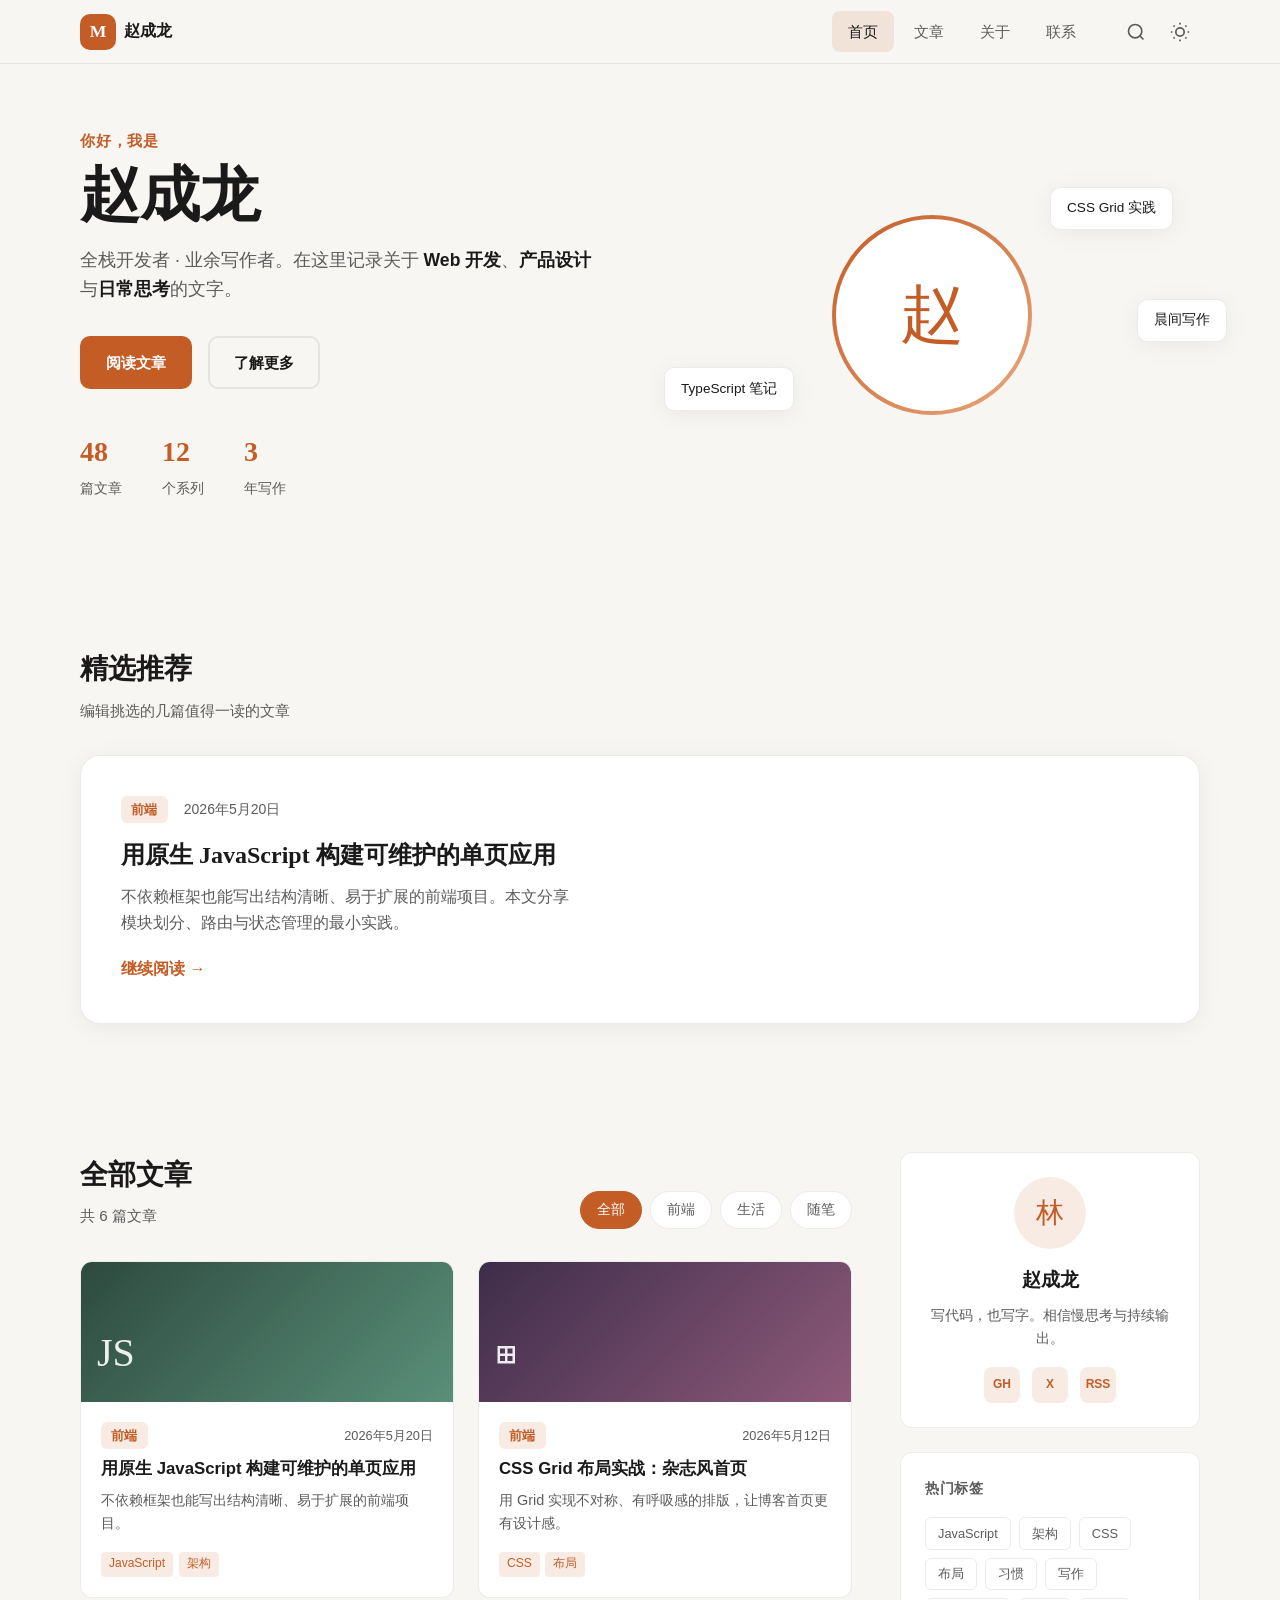
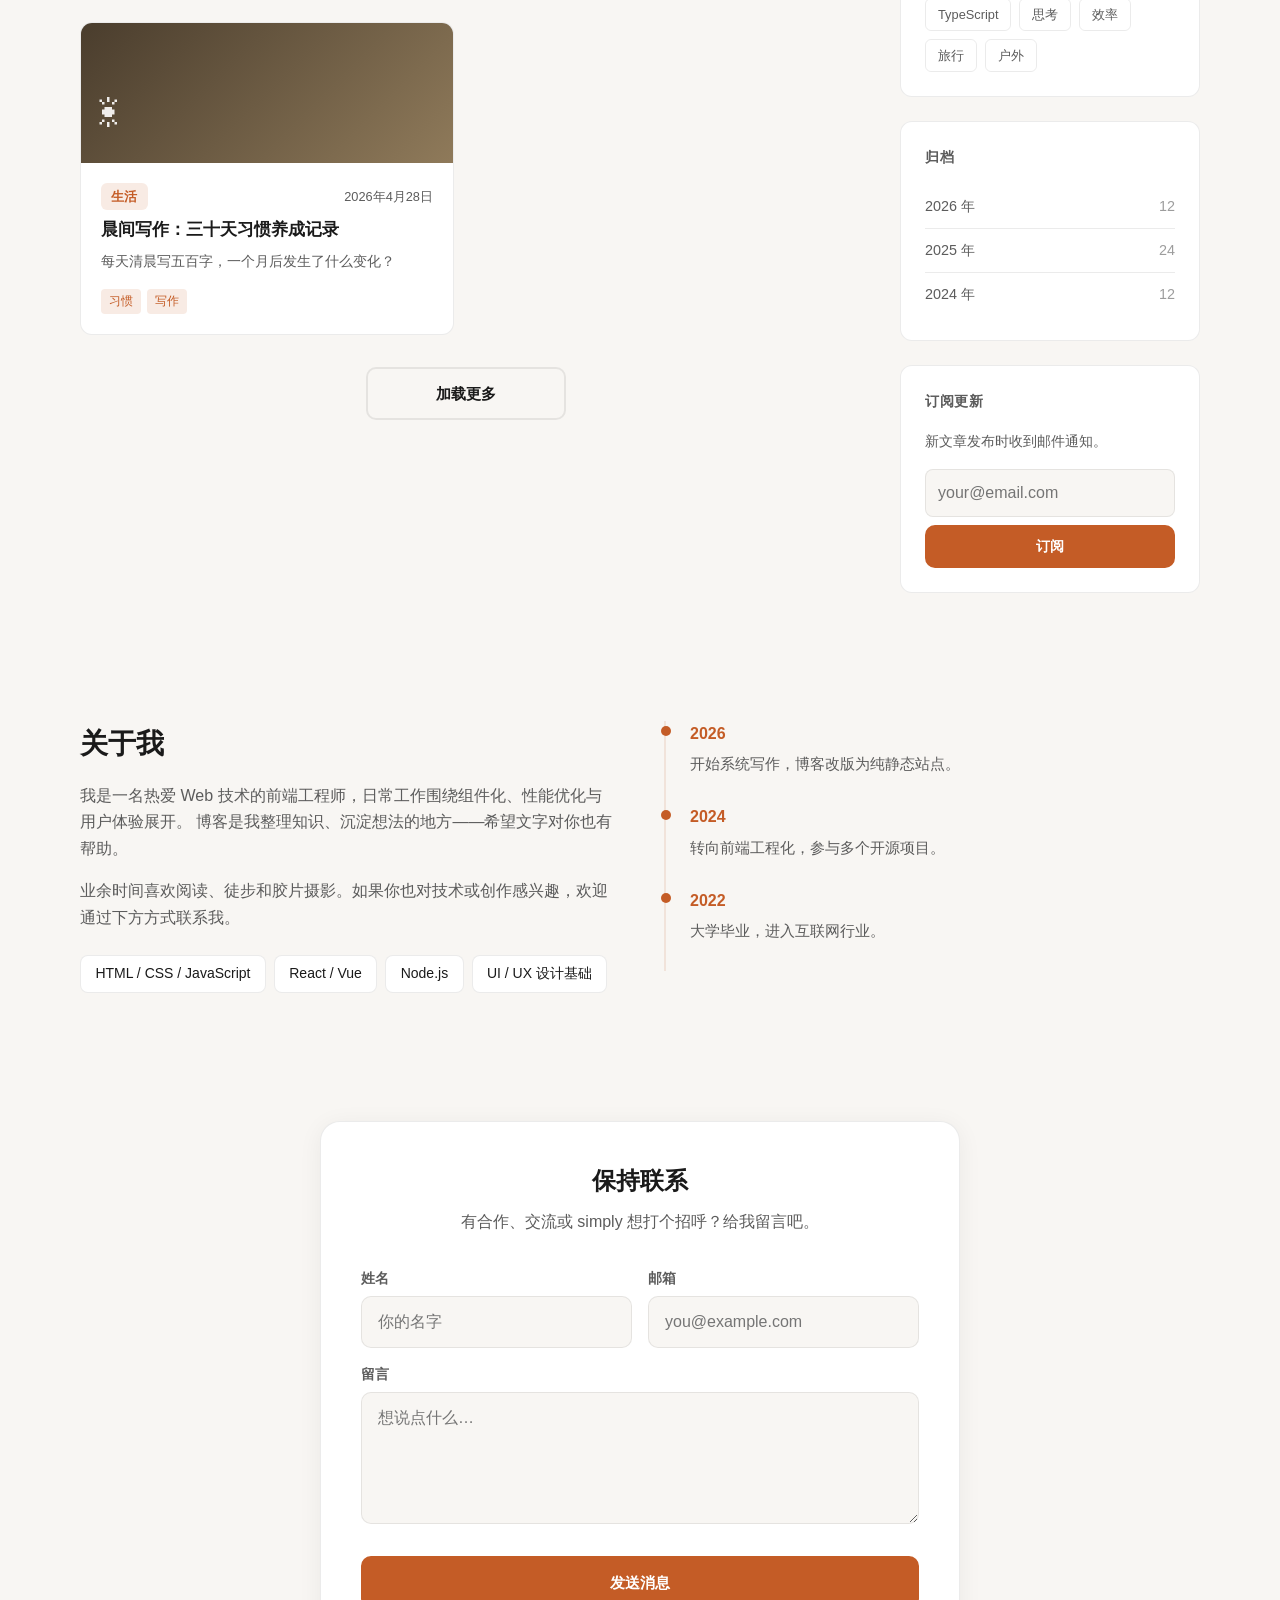
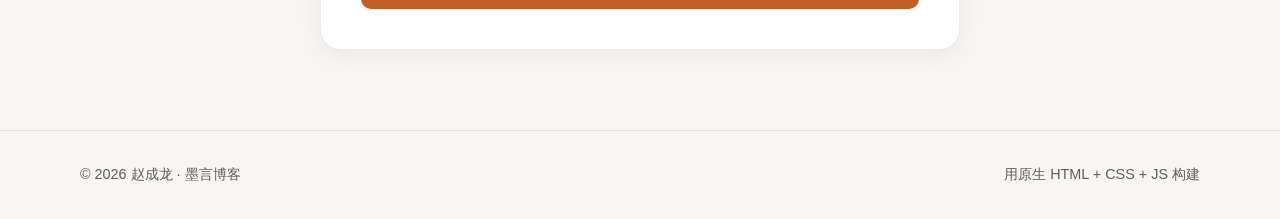
==== index.html @ 7d1b0c94 "Initial commit: personal blog" ====
<!DOCTYPE html>
<html lang="zh-CN">
<head>
  <meta charset="UTF-8" />
  <meta name="viewport" content="width=device-width, initial-scale=1.0" />
  <meta name="description" content="个人博客 — 记录思考、技术与生活" />
  <title>赵成龙 · 个人博客</title>
  <link rel="stylesheet" href="css/style.css" />
</head>
<body>
  <header class="site-header" id="top">
    <div class="container header-inner">
      <a href="#top" class="logo" aria-label="返回首页">
        <span class="logo-mark">M</span>
        <span class="logo-text">赵成龙</span>
      </a>
      <button class="nav-toggle" id="navToggle" aria-label="打开菜单" aria-expanded="false">
        <span></span><span></span><span></span>
      </button>
      <nav class="site-nav" id="siteNav">
        <a href="#home" class="nav-link active">首页</a>
        <a href="#posts" class="nav-link">文章</a>
        <a href="#about" class="nav-link">关于</a>
        <a href="#contact" class="nav-link">联系</a>
      </nav>
      <div class="header-actions">
        <button class="icon-btn" id="searchBtn" aria-label="搜索文章">
          <svg width="20" height="20" viewBox="0 0 24 24" fill="none" stroke="currentColor" stroke-width="2"><circle cx="11" cy="11" r="8"/><path d="m21 21-4.3-4.3"/></svg>
        </button>
        <button class="icon-btn" id="themeToggle" aria-label="切换主题">
          <svg class="icon-sun" width="20" height="20" viewBox="0 0 24 24" fill="none" stroke="currentColor" stroke-width="2"><circle cx="12" cy="12" r="5"/><path d="M12 1v2M12 21v2M4.22 4.22l1.42 1.42M18.36 18.36l1.42 1.42M1 12h2M21 12h2M4.22 19.78l1.42-1.42M18.36 5.64l1.42-1.42"/></svg>
          <svg class="icon-moon" width="20" height="20" viewBox="0 0 24 24" fill="none" stroke="currentColor" stroke-width="2"><path d="M21 12.79A9 9 0 1 1 11.21 3 7 7 0 0 0 21 12.79z"/></svg>
        </button>
      </div>
    </div>
  </header>

  <div class="search-overlay" id="searchOverlay" hidden>
    <div class="search-panel">
      <input type="search" id="searchInput" placeholder="搜索标题、标签或摘要…" autocomplete="off" />
      <button class="search-close" id="searchClose" aria-label="关闭搜索">×</button>
    </div>
  </div>

  <main>
    <section class="hero" id="home">
      <div class="container hero-grid">
        <div class="hero-content">
          <p class="hero-greeting">你好，我是</p>
          <h1 class="hero-title">赵成龙</h1>
          <p class="hero-desc">
            全栈开发者 · 业余写作者。在这里记录关于
            <strong>Web 开发</strong>、<strong>产品设计</strong>与<strong>日常思考</strong>的文字。
          </p>
          <div class="hero-actions">
            <a href="#posts" class="btn btn-primary">阅读文章</a>
            <a href="#about" class="btn btn-ghost">了解更多</a>
          </div>
          <div class="hero-stats">
            <div><span class="stat-num" data-count="48">0</span><span class="stat-label">篇文章</span></div>
            <div><span class="stat-num" data-count="12">0</span><span class="stat-label">个系列</span></div>
            <div><span class="stat-num" data-count="3">0</span><span class="stat-label">年写作</span></div>
          </div>
        </div>
        <div class="hero-visual" aria-hidden="true">
          <div class="avatar-ring">
            <div class="avatar">赵</div>
          </div>
          <div class="floating-card card-1">CSS Grid 实践</div>
          <div class="floating-card card-2">TypeScript 笔记</div>
          <div class="floating-card card-3">晨间写作</div>
        </div>
      </div>
    </section>

    <section class="section featured" id="featured">
      <div class="container">
        <div class="section-head">
          <h2>精选推荐</h2>
          <p>编辑挑选的几篇值得一读的文章</p>
        </div>
        <article class="featured-card" id="featuredCard">
          <div class="featured-meta">
            <span class="tag">前端</span>
            <time datetime="2026-05-20">2026年5月20日</time>
          </div>
          <h3>用原生 JavaScript 构建可维护的单页应用</h3>
          <p>不依赖框架也能写出结构清晰、易于扩展的前端项目。本文分享模块划分、路由与状态管理的最小实践。</p>
          <a href="#" class="read-link" data-post="1">继续阅读 →</a>
        </article>
      </div>
    </section>

    <section class="section posts-section" id="posts">
      <div class="container posts-layout">
        <div class="posts-main">
          <div class="section-head row">
            <div>
              <h2>全部文章</h2>
              <p id="postCount">共 6 篇文章</p>
            </div>
            <div class="filter-tabs" role="tablist">
              <button class="filter-tab active" data-filter="all" role="tab">全部</button>
              <button class="filter-tab" data-filter="前端" role="tab">前端</button>
              <button class="filter-tab" data-filter="生活" role="tab">生活</button>
              <button class="filter-tab" data-filter="随笔" role="tab">随笔</button>
            </div>
          </div>
          <div class="posts-grid" id="postsGrid"></div>
          <button class="btn btn-ghost load-more" id="loadMore">加载更多</button>
        </div>

        <aside class="sidebar">
          <div class="widget profile-widget">
            <div class="widget-avatar">林</div>
            <h3>赵成龙</h3>
            <p>写代码，也写字。相信慢思考与持续输出。</p>
            <div class="social-links">
              <a href="#" aria-label="GitHub">GH</a>
              <a href="#" aria-label="Twitter">X</a>
              <a href="#" aria-label="RSS">RSS</a>
            </div>
          </div>
          <div class="widget">
            <h4>热门标签</h4>
            <div class="tag-cloud" id="tagCloud"></div>
          </div>
          <div class="widget">
            <h4>归档</h4>
            <ul class="archive-list">
              <li><a href="#">2026 年 <span>12</span></a></li>
              <li><a href="#">2025 年 <span>24</span></a></li>
              <li><a href="#">2024 年 <span>12</span></a></li>
            </ul>
          </div>
          <div class="widget newsletter">
            <h4>订阅更新</h4>
            <p>新文章发布时收到邮件通知。</p>
            <form id="subscribeForm">
              <input type="email" placeholder="your@email.com" required />
              <button type="submit" class="btn btn-primary btn-sm">订阅</button>
            </form>
          </div>
        </aside>
      </div>
    </section>

    <section class="section about-section" id="about">
      <div class="container about-grid">
        <div class="about-text">
          <h2>关于我</h2>
          <p>
            我是一名热爱 Web 技术的前端工程师，日常工作围绕组件化、性能优化与用户体验展开。
            博客是我整理知识、沉淀想法的地方——希望文字对你也有帮助。
          </p>
          <p>
            业余时间喜欢阅读、徒步和胶片摄影。如果你也对技术或创作感兴趣，欢迎通过下方方式联系我。
          </p>
          <ul class="skill-list">
            <li>HTML / CSS / JavaScript</li>
            <li>React / Vue</li>
            <li>Node.js</li>
            <li>UI / UX 设计基础</li>
          </ul>
        </div>
        <div class="about-timeline">
          <div class="timeline-item">
            <span class="year">2026</span>
            <p>开始系统写作，博客改版为纯静态站点。</p>
          </div>
          <div class="timeline-item">
            <span class="year">2024</span>
            <p>转向前端工程化，参与多个开源项目。</p>
          </div>
          <div class="timeline-item">
            <span class="year">2022</span>
            <p>大学毕业，进入互联网行业。</p>
          </div>
        </div>
      </div>
    </section>

    <section class="section contact-section" id="contact">
      <div class="container contact-box">
        <h2>保持联系</h2>
        <p>有合作、交流或 simply 想打个招呼？给我留言吧。</p>
        <form class="contact-form" id="contactForm">
          <div class="form-row">
            <label>
              <span>姓名</span>
              <input type="text" name="name" required placeholder="你的名字" />
            </label>
            <label>
              <span>邮箱</span>
              <input type="email" name="email" required placeholder="you@example.com" />
            </label>
          </div>
          <label>
            <span>留言</span>
            <textarea name="message" rows="4" required placeholder="想说点什么…"></textarea>
          </label>
          <button type="submit" class="btn btn-primary">发送消息</button>
        </form>
      </div>
    </section>
  </main>

  <footer class="site-footer">
    <div class="container footer-inner">
      <p>© <span id="year"></span> 赵成龙 · 墨言博客</p>
      <p class="footer-note">用原生 HTML + CSS + JS 构建</p>
    </div>
  </footer>

  <dialog class="post-modal" id="postModal">
    <article class="modal-content">
      <button class="modal-close" id="modalClose" aria-label="关闭">×</button>
      <header class="modal-header">
        <div class="modal-meta" id="modalMeta"></div>
        <h2 id="modalTitle"></h2>
      </header>
      <div class="modal-body" id="modalBody"></div>
    </article>
  </dialog>

  <div class="toast" id="toast" role="status" aria-live="polite"></div>

  <script src="js/script.js"></script>
</body>
</html>
---- css/style.css ----
/* ===== Design tokens ===== */
:root {
  --bg: #f8f6f3;
  --bg-elevated: #ffffff;
  --text: #1a1a1a;
  --text-muted: #5c5c5c;
  --accent: #c45c26;
  --accent-hover: #a34a1c;
  --accent-soft: rgba(196, 92, 38, 0.12);
  --border: rgba(0, 0, 0, 0.08);
  --shadow: 0 4px 24px rgba(0, 0, 0, 0.06);
  --shadow-lg: 0 12px 48px rgba(0, 0, 0, 0.1);
  --radius: 12px;
  --radius-lg: 20px;
  --font: -apple-system, BlinkMacSystemFont, "Segoe UI", "PingFang SC",
    "Hiragino Sans GB", "Microsoft YaHei", sans-serif;
  --font-serif: "Georgia", "Songti SC", "SimSun", serif;
  --header-h: 64px;
  --transition: 0.25s ease;
}

[data-theme="dark"] {
  --bg: #121110;
  --bg-elevated: #1e1c1a;
  --text: #f0ebe6;
  --text-muted: #a39e96;
  --accent: #e07a3a;
  --accent-hover: #f09050;
  --accent-soft: rgba(224, 122, 58, 0.15);
  --border: rgba(255, 255, 255, 0.08);
  --shadow: 0 4px 24px rgba(0, 0, 0, 0.3);
  --shadow-lg: 0 12px 48px rgba(0, 0, 0, 0.45);
}

/* ===== Reset & base ===== */
*,
*::before,
*::after {
  box-sizing: border-box;
  margin: 0;
  padding: 0;
}

html {
  scroll-behavior: smooth;
  scroll-padding-top: var(--header-h);
}

body {
  font-family: var(--font);
  background: var(--bg);
  color: var(--text);
  line-height: 1.65;
  min-height: 100vh;
  transition: background var(--transition), color var(--transition);
}

img {
  max-width: 100%;
  display: block;
}

a {
  color: inherit;
  text-decoration: none;
}

button,
input,
textarea {
  font: inherit;
  color: inherit;
}

.container {
  width: min(1120px, 92vw);
  margin-inline: auto;
}

/* ===== Header ===== */
.site-header {
  position: fixed;
  top: 0;
  left: 0;
  right: 0;
  z-index: 100;
  height: var(--header-h);
  background: color-mix(in srgb, var(--bg) 85%, transparent);
  backdrop-filter: blur(12px);
  border-bottom: 1px solid var(--border);
  transition: background var(--transition);
}

.header-inner {
  display: flex;
  align-items: center;
  height: 100%;
  gap: 1.5rem;
}

.logo {
  display: flex;
  align-items: center;
  gap: 0.5rem;
  font-weight: 700;
  margin-right: auto;
}

.logo-mark {
  width: 36px;
  height: 36px;
  display: grid;
  place-items: center;
  background: var(--accent);
  color: #fff;
  border-radius: 10px;
  font-family: var(--font-serif);
  font-size: 1.1rem;
}

.site-nav {
  display: flex;
  gap: 0.25rem;
}

.nav-link {
  padding: 0.5rem 1rem;
  border-radius: 8px;
  color: var(--text-muted);
  font-size: 0.95rem;
  transition: color var(--transition), background var(--transition);
}

.nav-link:hover,
.nav-link.active {
  color: var(--text);
  background: var(--accent-soft);
}

.header-actions {
  display: flex;
  gap: 0.25rem;
}

.icon-btn {
  width: 40px;
  height: 40px;
  border: none;
  background: transparent;
  border-radius: 10px;
  cursor: pointer;
  display: grid;
  place-items: center;
  color: var(--text-muted);
  transition: background var(--transition), color var(--transition);
}

.icon-btn:hover {
  background: var(--accent-soft);
  color: var(--text);
}

[data-theme="light"] .icon-moon,
[data-theme="dark"] .icon-sun {
  display: none;
}

.nav-toggle {
  display: none;
  flex-direction: column;
  gap: 5px;
  background: none;
  border: none;
  cursor: pointer;
  padding: 8px;
}

.nav-toggle span {
  width: 22px;
  height: 2px;
  background: var(--text);
  border-radius: 2px;
  transition: transform var(--transition), opacity var(--transition);
}

.nav-toggle.open span:nth-child(1) {
  transform: translateY(7px) rotate(45deg);
}
.nav-toggle.open span:nth-child(2) {
  opacity: 0;
}
.nav-toggle.open span:nth-child(3) {
  transform: translateY(-7px) rotate(-45deg);
}

/* ===== Search overlay ===== */
.search-overlay {
  position: fixed;
  inset: 0;
  z-index: 200;
  background: rgba(0, 0, 0, 0.5);
  display: flex;
  align-items: flex-start;
  justify-content: center;
  padding-top: calc(var(--header-h) + 2rem);
  animation: fadeIn 0.2s ease;
}

.search-overlay[hidden] {
  display: none;
}

.search-panel {
  width: min(560px, 90vw);
  display: flex;
  background: var(--bg-elevated);
  border-radius: var(--radius);
  box-shadow: var(--shadow-lg);
  overflow: hidden;
  border: 1px solid var(--border);
}

.search-panel input {
  flex: 1;
  border: none;
  padding: 1rem 1.25rem;
  background: transparent;
  outline: none;
  font-size: 1.05rem;
}

.search-close {
  border: none;
  background: none;
  padding: 0 1.25rem;
  font-size: 1.5rem;
  cursor: pointer;
  color: var(--text-muted);
}

/* ===== Hero ===== */
.hero {
  padding: calc(var(--header-h) + 4rem) 0 5rem;
}

.hero-grid {
  display: grid;
  grid-template-columns: 1fr 1fr;
  gap: 3rem;
  align-items: center;
}

.hero-greeting {
  color: var(--accent);
  font-weight: 600;
  font-size: 0.95rem;
  letter-spacing: 0.05em;
  text-transform: uppercase;
  margin-bottom: 0.5rem;
}

.hero-title {
  font-family: var(--font-serif);
  font-size: clamp(2.5rem, 6vw, 3.75rem);
  line-height: 1.15;
  margin-bottom: 1rem;
}

.hero-desc {
  font-size: 1.1rem;
  color: var(--text-muted);
  max-width: 32rem;
  margin-bottom: 2rem;
}

.hero-desc strong {
  color: var(--text);
  font-weight: 600;
}

.hero-actions {
  display: flex;
  flex-wrap: wrap;
  gap: 1rem;
  margin-bottom: 2.5rem;
}

.btn {
  display: inline-flex;
  align-items: center;
  justify-content: center;
  padding: 0.75rem 1.5rem;
  border-radius: 10px;
  font-weight: 600;
  font-size: 0.95rem;
  border: 2px solid transparent;
  cursor: pointer;
  transition: transform 0.15s ease, background var(--transition), border-color var(--transition);
}

.btn:active {
  transform: scale(0.98);
}

.btn-primary {
  background: var(--accent);
  color: #fff;
  border-color: var(--accent);
}

.btn-primary:hover {
  background: var(--accent-hover);
  border-color: var(--accent-hover);
}

.btn-ghost {
  background: transparent;
  border-color: var(--border);
  color: var(--text);
}

.btn-ghost:hover {
  border-color: var(--accent);
  color: var(--accent);
}

.btn-sm {
  padding: 0.5rem 1rem;
  font-size: 0.875rem;
}

.hero-stats {
  display: flex;
  gap: 2.5rem;
}

.stat-num {
  display: block;
  font-size: 1.75rem;
  font-weight: 700;
  font-family: var(--font-serif);
  color: var(--accent);
}

.stat-label {
  font-size: 0.85rem;
  color: var(--text-muted);
}

.hero-visual {
  position: relative;
  min-height: 320px;
  display: flex;
  align-items: center;
  justify-content: center;
}

.avatar-ring {
  width: 200px;
  height: 200px;
  border-radius: 50%;
  background: linear-gradient(135deg, var(--accent), #e8a87c);
  padding: 4px;
  animation: pulse-ring 4s ease-in-out infinite;
}

.avatar {
  width: 100%;
  height: 100%;
  border-radius: 50%;
  background: var(--bg-elevated);
  display: grid;
  place-items: center;
  font-size: 4rem;
  font-family: var(--font-serif);
  color: var(--accent);
}

.floating-card {
  position: absolute;
  background: var(--bg-elevated);
  padding: 0.6rem 1rem;
  border-radius: 10px;
  font-size: 0.85rem;
  font-weight: 500;
  box-shadow: var(--shadow);
  border: 1px solid var(--border);
  animation: float 5s ease-in-out infinite;
}

.card-1 { top: 10%; right: 5%; animation-delay: 0s; }
.card-2 { bottom: 20%; left: 0; animation-delay: -1.5s; }
.card-3 { top: 45%; right: -5%; animation-delay: -3s; }

/* ===== Sections ===== */
.section {
  padding: 4rem 0;
}

.section-head {
  margin-bottom: 2rem;
}

.section-head h2 {
  font-family: var(--font-serif);
  font-size: 1.75rem;
  margin-bottom: 0.35rem;
}

.section-head p {
  color: var(--text-muted);
  font-size: 0.95rem;
}

.section-head.row {
  display: flex;
  flex-wrap: wrap;
  justify-content: space-between;
  align-items: flex-end;
  gap: 1rem;
}

/* ===== Featured ===== */
.featured-card {
  background: var(--bg-elevated);
  border: 1px solid var(--border);
  border-radius: var(--radius-lg);
  padding: 2.5rem;
  box-shadow: var(--shadow);
  transition: transform var(--transition), box-shadow var(--transition);
}

.featured-card:hover {
  transform: translateY(-4px);
  box-shadow: var(--shadow-lg);
}

.featured-meta {
  display: flex;
  align-items: center;
  gap: 1rem;
  margin-bottom: 1rem;
  font-size: 0.875rem;
  color: var(--text-muted);
}

.tag {
  background: var(--accent-soft);
  color: var(--accent);
  padding: 0.2rem 0.65rem;
  border-radius: 6px;
  font-weight: 600;
  font-size: 0.8rem;
}

.featured-card h3 {
  font-family: var(--font-serif);
  font-size: 1.5rem;
  margin-bottom: 0.75rem;
  line-height: 1.35;
}

.featured-card > p {
  color: var(--text-muted);
  margin-bottom: 1.25rem;
  max-width: 52ch;
}

.read-link {
  color: var(--accent);
  font-weight: 600;
  transition: gap var(--transition);
}

.read-link:hover {
  text-decoration: underline;
}

/* ===== Posts grid ===== */
.posts-layout {
  display: grid;
  grid-template-columns: 1fr 300px;
  gap: 3rem;
  align-items: start;
}

.filter-tabs {
  display: flex;
  flex-wrap: wrap;
  gap: 0.5rem;
}

.filter-tab {
  padding: 0.4rem 1rem;
  border: 1px solid var(--border);
  background: var(--bg-elevated);
  border-radius: 999px;
  cursor: pointer;
  font-size: 0.875rem;
  color: var(--text-muted);
  transition: all var(--transition);
}

.filter-tab:hover,
.filter-tab.active {
  background: var(--accent);
  border-color: var(--accent);
  color: #fff;
}

.posts-grid {
  display: grid;
  grid-template-columns: repeat(auto-fill, minmax(280px, 1fr));
  gap: 1.5rem;
  margin-bottom: 2rem;
}

.post-card {
  background: var(--bg-elevated);
  border: 1px solid var(--border);
  border-radius: var(--radius);
  overflow: hidden;
  display: flex;
  flex-direction: column;
  transition: transform var(--transition), box-shadow var(--transition);
  animation: fadeUp 0.4s ease backwards;
}

.post-card:hover {
  transform: translateY(-3px);
  box-shadow: var(--shadow);
}

.post-card.hidden {
  display: none;
}

.post-thumb {
  height: 140px;
  display: flex;
  align-items: flex-end;
  padding: 1rem;
  font-size: 2.5rem;
  font-family: var(--font-serif);
  color: rgba(255, 255, 255, 0.9);
}

.post-thumb.t1 { background: linear-gradient(135deg, #2d4a3e, #5a8f7a); }
.post-thumb.t2 { background: linear-gradient(135deg, #3d2d4a, #8f5a7a); }
.post-thumb.t3 { background: linear-gradient(135deg, #4a3d2d, #8f7a5a); }
.post-thumb.t4 { background: linear-gradient(135deg, #2d3d4a, #5a7a8f); }
.post-thumb.t5 { background: linear-gradient(135deg, #4a2d2d, #8f5a5a); }
.post-thumb.t6 { background: linear-gradient(135deg, #2d4a4a, #5a8f8f); }

.post-body {
  padding: 1.25rem;
  flex: 1;
  display: flex;
  flex-direction: column;
}

.post-meta {
  display: flex;
  justify-content: space-between;
  align-items: center;
  font-size: 0.8rem;
  color: var(--text-muted);
  margin-bottom: 0.5rem;
}

.post-card h3 {
  font-size: 1.05rem;
  line-height: 1.4;
  margin-bottom: 0.5rem;
}

.post-excerpt {
  font-size: 0.9rem;
  color: var(--text-muted);
  flex: 1;
  margin-bottom: 1rem;
  display: -webkit-box;
  -webkit-line-clamp: 2;
  -webkit-box-orient: vertical;
  overflow: hidden;
}

.post-tags {
  display: flex;
  flex-wrap: wrap;
  gap: 0.35rem;
}

.post-tags span {
  font-size: 0.75rem;
  padding: 0.15rem 0.5rem;
  background: var(--accent-soft);
  color: var(--accent);
  border-radius: 4px;
}

.load-more {
  width: 100%;
  max-width: 200px;
  margin-inline: auto;
  display: block;
}

.load-more.hidden {
  display: none;
}

/* ===== Sidebar ===== */
.sidebar {
  position: sticky;
  top: calc(var(--header-h) + 1.5rem);
  display: flex;
  flex-direction: column;
  gap: 1.5rem;
}

.widget {
  background: var(--bg-elevated);
  border: 1px solid var(--border);
  border-radius: var(--radius);
  padding: 1.5rem;
}

.widget h4 {
  font-size: 0.9rem;
  margin-bottom: 1rem;
  text-transform: uppercase;
  letter-spacing: 0.04em;
  color: var(--text-muted);
}

.profile-widget {
  text-align: center;
}

.widget-avatar {
  width: 72px;
  height: 72px;
  margin: 0 auto 1rem;
  border-radius: 50%;
  background: var(--accent-soft);
  color: var(--accent);
  display: grid;
  place-items: center;
  font-size: 1.75rem;
  font-family: var(--font-serif);
}

.profile-widget h3 {
  margin-bottom: 0.5rem;
}

.profile-widget p {
  font-size: 0.9rem;
  color: var(--text-muted);
  margin-bottom: 1rem;
}

.social-links {
  display: flex;
  justify-content: center;
  gap: 0.75rem;
}

.social-links a {
  width: 36px;
  height: 36px;
  border-radius: 8px;
  background: var(--accent-soft);
  color: var(--accent);
  display: grid;
  place-items: center;
  font-size: 0.75rem;
  font-weight: 700;
  transition: background var(--transition), color var(--transition);
}

.social-links a:hover {
  background: var(--accent);
  color: #fff;
}

.tag-cloud {
  display: flex;
  flex-wrap: wrap;
  gap: 0.5rem;
}

.tag-cloud button {
  padding: 0.3rem 0.75rem;
  border: 1px solid var(--border);
  background: transparent;
  border-radius: 6px;
  font-size: 0.8rem;
  cursor: pointer;
  color: var(--text-muted);
  transition: all var(--transition);
}

.tag-cloud button:hover {
  border-color: var(--accent);
  color: var(--accent);
}

.archive-list {
  list-style: none;
}

.archive-list li {
  border-bottom: 1px solid var(--border);
}

.archive-list li:last-child {
  border-bottom: none;
}

.archive-list a {
  display: flex;
  justify-content: space-between;
  padding: 0.6rem 0;
  font-size: 0.9rem;
  color: var(--text-muted);
  transition: color var(--transition);
}

.archive-list a:hover {
  color: var(--accent);
}

.archive-list span {
  opacity: 0.6;
}

.newsletter p {
  font-size: 0.875rem;
  color: var(--text-muted);
  margin-bottom: 1rem;
}

.newsletter form {
  display: flex;
  flex-direction: column;
  gap: 0.5rem;
}

.newsletter input {
  padding: 0.6rem 0.75rem;
  border: 1px solid var(--border);
  border-radius: 8px;
  background: var(--bg);
}

/* ===== About ===== */
.about-grid {
  display: grid;
  grid-template-columns: 1fr 1fr;
  gap: 3rem;
  align-items: start;
}

.about-text h2 {
  font-family: var(--font-serif);
  font-size: 1.75rem;
  margin-bottom: 1rem;
}

.about-text p {
  color: var(--text-muted);
  margin-bottom: 1rem;
}

.skill-list {
  list-style: none;
  display: flex;
  flex-wrap: wrap;
  gap: 0.5rem;
  margin-top: 1.5rem;
}

.skill-list li {
  padding: 0.4rem 0.9rem;
  background: var(--bg-elevated);
  border: 1px solid var(--border);
  border-radius: 8px;
  font-size: 0.875rem;
}

.about-timeline {
  border-left: 2px solid var(--accent-soft);
  padding-left: 1.5rem;
}

.timeline-item {
  position: relative;
  padding-bottom: 1.75rem;
}

.timeline-item::before {
  content: "";
  position: absolute;
  left: calc(-1.5rem - 5px);
  top: 0.35rem;
  width: 10px;
  height: 10px;
  border-radius: 50%;
  background: var(--accent);
}

.timeline-item .year {
  font-weight: 700;
  color: var(--accent);
  display: block;
  margin-bottom: 0.25rem;
}

.timeline-item p {
  color: var(--text-muted);
  font-size: 0.95rem;
}

/* ===== Contact ===== */
.contact-section {
  padding-bottom: 5rem;
}

.contact-box {
  background: var(--bg-elevated);
  border: 1px solid var(--border);
  border-radius: var(--radius-lg);
  padding: 2.5rem;
  text-align: center;
  max-width: 640px;
  margin-inline: auto;
  box-shadow: var(--shadow);
}

.contact-box h2 {
  font-family: var(--font-serif);
  margin-bottom: 0.5rem;
}

.contact-box > p {
  color: var(--text-muted);
  margin-bottom: 2rem;
}

.contact-form {
  text-align: left;
}

.form-row {
  display: grid;
  grid-template-columns: 1fr 1fr;
  gap: 1rem;
}

.contact-form label {
  display: block;
  margin-bottom: 1rem;
}

.contact-form label span {
  display: block;
  font-size: 0.85rem;
  font-weight: 600;
  margin-bottom: 0.35rem;
  color: var(--text-muted);
}

.contact-form input,
.contact-form textarea {
  width: 100%;
  padding: 0.75rem 1rem;
  border: 1px solid var(--border);
  border-radius: 10px;
  background: var(--bg);
  transition: border-color var(--transition);
}

.contact-form input:focus,
.contact-form textarea:focus {
  outline: none;
  border-color: var(--accent);
}

.contact-form .btn {
  width: 100%;
  margin-top: 0.5rem;
}

/* ===== Footer ===== */
.site-footer {
  border-top: 1px solid var(--border);
  padding: 2rem 0;
}

.footer-inner {
  display: flex;
  flex-wrap: wrap;
  justify-content: space-between;
  gap: 0.5rem;
  font-size: 0.9rem;
  color: var(--text-muted);
}

/* ===== Modal ===== */
.post-modal {
  border: none;
  padding: 0;
  max-width: min(720px, 92vw);
  width: 100%;
  background: transparent;
}

.post-modal::backdrop {
  background: rgba(0, 0, 0, 0.55);
  backdrop-filter: blur(4px);
}

.modal-content {
  background: var(--bg-elevated);
  border-radius: var(--radius-lg);
  padding: 2rem;
  max-height: 85vh;
  overflow-y: auto;
  position: relative;
  border: 1px solid var(--border);
  box-shadow: var(--shadow-lg);
}

.modal-close {
  position: absolute;
  top: 1rem;
  right: 1rem;
  width: 36px;
  height: 36px;
  border: none;
  background: var(--accent-soft);
  border-radius: 50%;
  font-size: 1.25rem;
  cursor: pointer;
  color: var(--text);
  line-height: 1;
}

.modal-header {
  margin-bottom: 1.5rem;
  padding-right: 2rem;
}

.modal-meta {
  display: flex;
  gap: 1rem;
  font-size: 0.875rem;
  color: var(--text-muted);
  margin-bottom: 0.75rem;
}

.modal-header h2 {
  font-family: var(--font-serif);
  font-size: 1.5rem;
  line-height: 1.35;
}

.modal-body {
  color: var(--text-muted);
  line-height: 1.8;
}

.modal-body p {
  margin-bottom: 1rem;
}

.modal-body h3 {
  color: var(--text);
  font-size: 1.1rem;
  margin: 1.5rem 0 0.75rem;
}

/* ===== Toast ===== */
.toast {
  position: fixed;
  bottom: 2rem;
  left: 50%;
  transform: translateX(-50%) translateY(100px);
  background: var(--text);
  color: var(--bg);
  padding: 0.75rem 1.5rem;
  border-radius: 999px;
  font-size: 0.9rem;
  z-index: 300;
  opacity: 0;
  transition: transform 0.35s ease, opacity 0.35s ease;
  pointer-events: none;
}

.toast.show {
  transform: translateX(-50%) translateY(0);
  opacity: 1;
}

/* ===== Animations ===== */
@keyframes fadeIn {
  from { opacity: 0; }
  to { opacity: 1; }
}

@keyframes fadeUp {
  from {
    opacity: 0;
    transform: translateY(16px);
  }
  to {
    opacity: 1;
    transform: translateY(0);
  }
}

@keyframes float {
  0%, 100% { transform: translateY(0); }
  50% { transform: translateY(-10px); }
}

@keyframes pulse-ring {
  0%, 100% { box-shadow: 0 0 0 0 rgba(196, 92, 38, 0.25); }
  50% { box-shadow: 0 0 0 12px rgba(196, 92, 38, 0); }
}

/* ===== Responsive ===== */
@media (max-width: 900px) {
  .hero-grid,
  .posts-layout,
  .about-grid {
    grid-template-columns: 1fr;
  }

  .hero-visual {
    order: -1;
    min-height: 240px;
  }

  .sidebar {
    position: static;
  }

  .form-row {
    grid-template-columns: 1fr;
  }
}

@media (max-width: 640px) {
  .nav-toggle {
    display: flex;
  }

  .site-nav {
    position: fixed;
    top: var(--header-h);
    left: 0;
    right: 0;
    background: var(--bg-elevated);
    border-bottom: 1px solid var(--border);
    flex-direction: column;
    padding: 1rem;
    transform: translateY(-120%);
    opacity: 0;
    pointer-events: none;
    transition: transform var(--transition), opacity var(--transition);
  }

  .site-nav.open {
    transform: translateY(0);
    opacity: 1;
    pointer-events: auto;
  }

  .nav-link {
    padding: 0.75rem 1rem;
  }

  .hero-stats {
    gap: 1.5rem;
  }

  .filter-tabs {
    width: 100%;
    overflow-x: auto;
    flex-wrap: nowrap;
    padding-bottom: 0.25rem;
  }
}
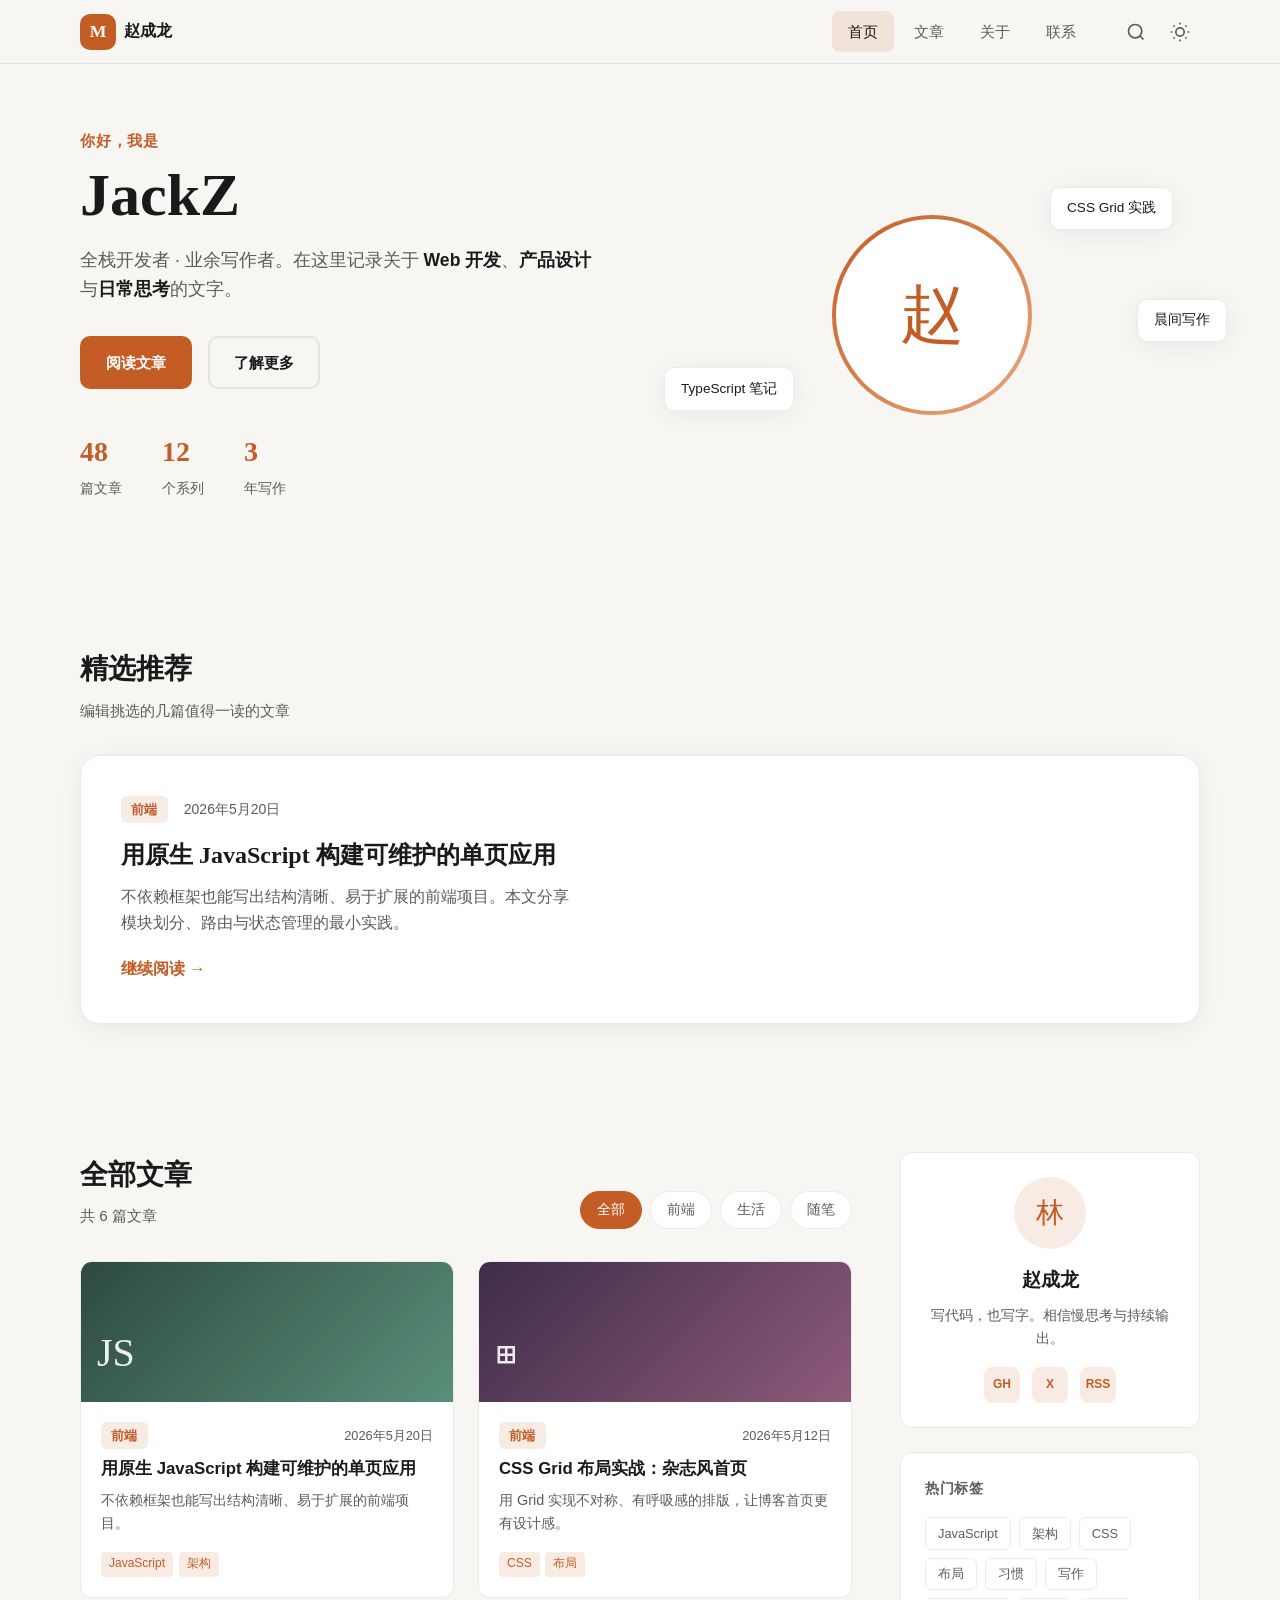
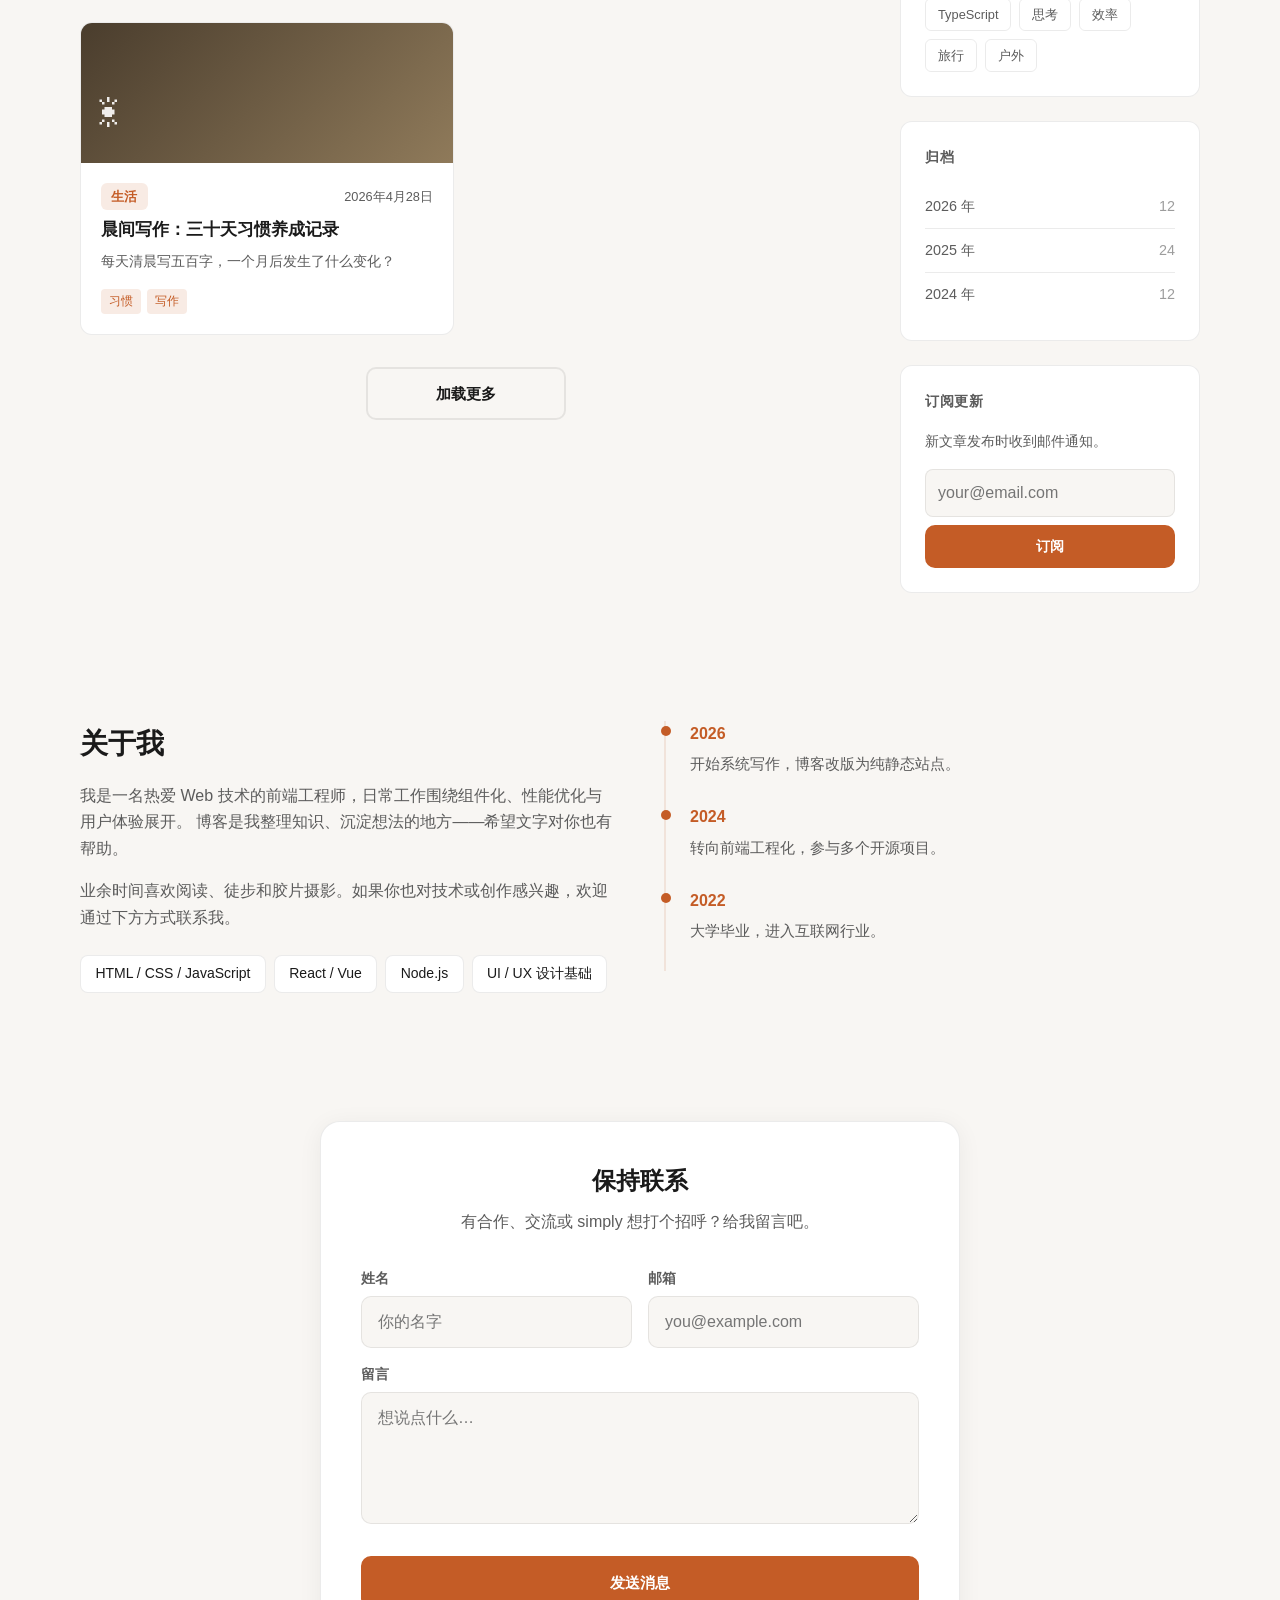
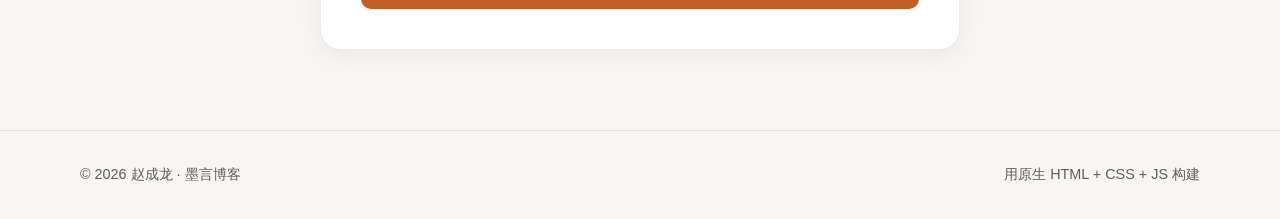
==== commit 8f6327ee: "尝试是否更新页面测试" ====
--- a/index.html
+++ b/index.html
@@ -4,7 +4,7 @@
   <meta charset="UTF-8" />
   <meta name="viewport" content="width=device-width, initial-scale=1.0" />
   <meta name="description" content="个人博客 — 记录思考、技术与生活" />
-  <title>赵成龙 · 个人博客</title>
+  <title>JackZ · 个人博客</title>
   <link rel="stylesheet" href="css/style.css" />
 </head>
 <body>
@@ -47,7 +47,7 @@
       <div class="container hero-grid">
         <div class="hero-content">
           <p class="hero-greeting">你好，我是</p>
-          <h1 class="hero-title">赵成龙</h1>
+          <h1 class="hero-title">JackZ</h1>
           <p class="hero-desc">
             全栈开发者 · 业余写作者。在这里记录关于
             <strong>Web 开发</strong>、<strong>产品设计</strong>与<strong>日常思考</strong>的文字。
